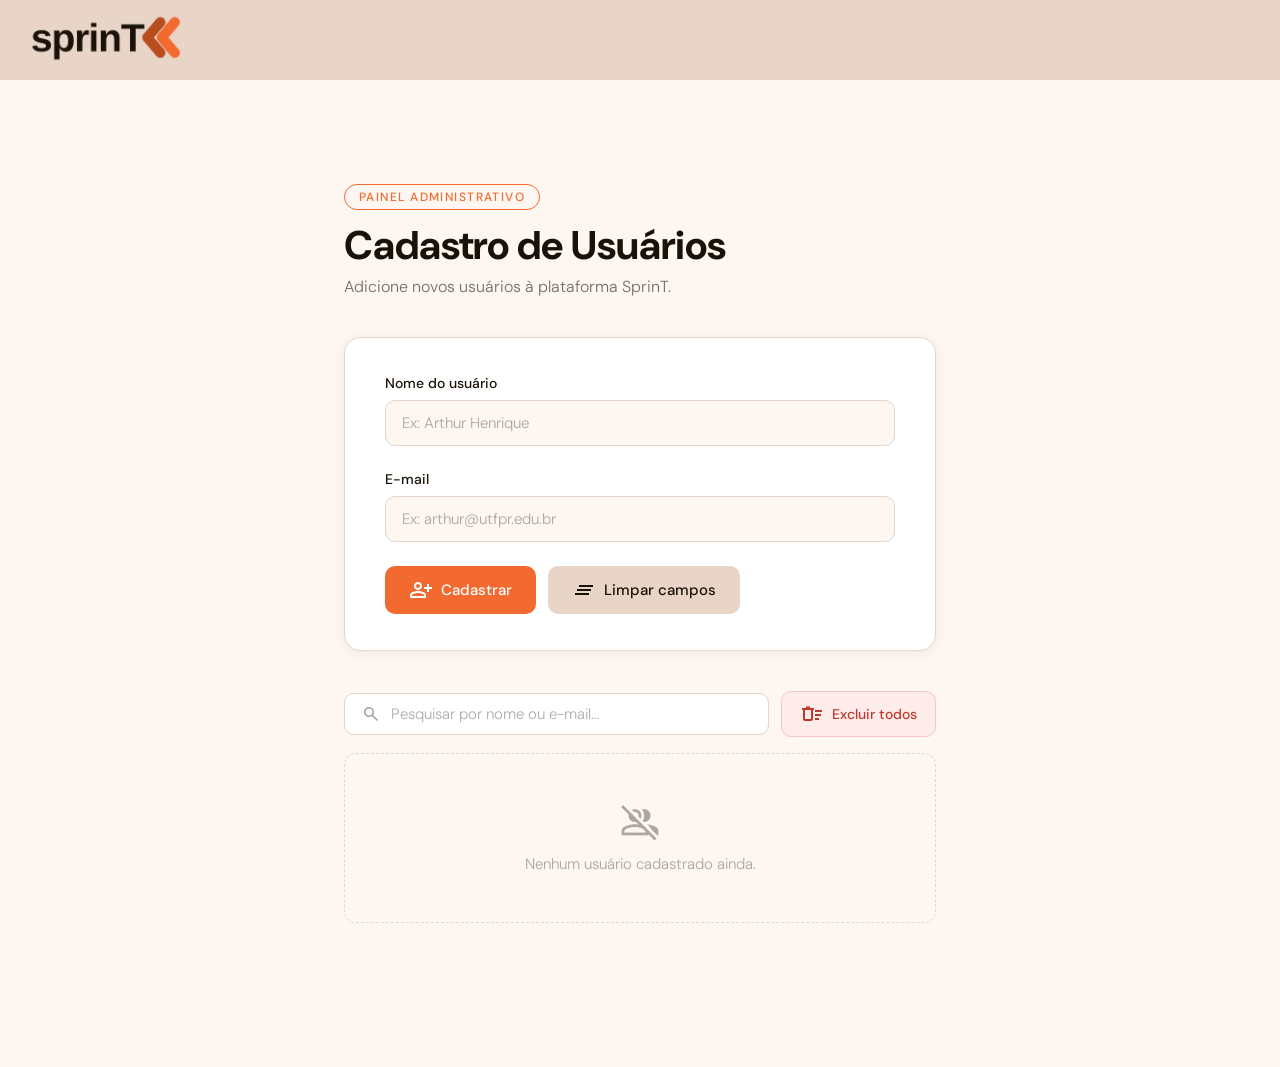
==== adm.html @ b6778328 "adm" ====
<!DOCTYPE html>
<html lang="pt-BR">
<head>
    <meta charset="UTF-8">
    <meta name="viewport" content="width=device-width, initial-scale=1.0">
    <title>Adm — SprinT</title>
 
    <!-- Mesma fonte e ícones do projeto principal -->
    <link rel="preconnect" href="https://fonts.googleapis.com">
    <link rel="preconnect" href="https://fonts.gstatic.com" crossorigin>
    <link href="https://fonts.googleapis.com/css2?family=DM+Sans:wght@200;300;400;500;700&display=swap" rel="stylesheet">
    <link href="https://fonts.googleapis.com/css2?family=Material+Symbols+Outlined" rel="stylesheet">
    <link rel="stylesheet" href="style.css">
    <link rel="stylesheet" href="adm.css">
</head>
<body>
    <header>
        <nav>
            <a href="index.html" class="logo">
                <img src="assets/sprint_logo_transparent-1.svg" alt="Logo SprinT">
            </a>
        </nav>
    </header>
 
    <main class="adm-main">
 
        <section class="adm-section">
 
            <div class="adm-header">
                <span class="tag-secao">Painel Administrativo</span>
                <h1 class="adm-titulo">Cadastro de Usuários</h1>
                <p class="adm-subtitulo">Adicione novos usuários à plataforma SprinT.</p>
            </div>
 
            <div class="adm-card">
                <form class="adm-form" id="formCadastro" novalidate>
 
                    <div class="campo-grupo">
                        <label for="inputNome">Nome do usuário</label>
                        <input
                            type="text"
                            id="inputNome"
                            placeholder="Ex: Arthur Henrique"
                            autocomplete="name"
                        >
                    </div>
 
                    <div class="campo-grupo">
                        <label for="inputEmail">E-mail</label>
                        <input
                            type="email"
                            id="inputEmail"
                            placeholder="Ex: arthur@utfpr.edu.br"
                            autocomplete="email"
                        >
                    </div>

                    <div class="form-acoes">
                        <button type="submit" class="btn-cadastrar" id="btnCadastrar">
                            <span class="material-symbols-outlined">person_add</span>
                            Cadastrar
                        </button>
                        <button type="button" class="btn-limpar" id="btnLimpar">
                            <span class="material-symbols-outlined">clear_all</span>
                            Limpar campos
                        </button>
                    </div>
 
                </form>
            </div>
 
            <!-- ── ÁREA DA LISTA ── -->
            <div class="lista-wrapper" id="listaWrapper">
 
                <!-- Barra de pesquisa + botão excluir todos -->
                <div class="lista-controles">
                    <div class="pesquisa-wrapper">
                        <span class="material-symbols-outlined">search</span>
                        <input
                            type="text"
                            id="inputPesquisa"
                            placeholder="Pesquisar por nome ou e-mail…"
                        >
                    </div>
                    <button class="btn-excluir-todos" id="btnExcluirTodos">
                        <span class="material-symbols-outlined">delete_sweep</span>
                        Excluir todos
                    </button>
                </div>
 
                <!-- Lista de usuários cadastrados -->
                <ul class="lista-usuarios" id="listaUsuarios">
                    <!-- itens inseridos via JS -->
                </ul>
 
                <!-- Estado vazio (exibido quando não há registros) -->
                <div class="lista-vazia" id="listaVazia">
                    <span class="material-symbols-outlined">group_off</span>
                    <p>Nenhum usuário cadastrado ainda.</p>
                </div>
 
            </div>
 
        </section>
    </main>
 
    <script src="adm.js"></script>
</body>
</html>
---- style.css ----
:root{
      --laranja-base:     #f26a2f;
      --base-laranja-dk:  #b84e20;
      --base-laranja-lt:  #fac9a8;
      --laranja-bege:  #fde8d8;
      --nearblack:  #1a1208;
      --warmwhite:  #fdf6f1;
      --warm-sand:       #e8d5c8;
      --muted-teal:       #4a7c6f;
      --teal-lt:    #d6ede8;
}

    *{
        box-sizing: border-box;
        margin: 0; 
        padding: 0;
    }

html{
    scroll-behavior: smooth;
}

body{
    font-family: 'DM Sans', sans-serif;
    background-color: var(--warmwhite);
    color: var(--nearblack);
    overflow-x: hidden;
}

nav{
    position: fixed; 
    top: 0; 
    left: 0; 
    right: 0; 
    z-index: 100;
    display: flex;
    align-items: center;
    justify-content: space-between;
    padding: 0 5vw 0 0;
    height: 80px;
    background: var(--warm-sand);
}

nav img{
    align-content: start;
    height: 65px;
    padding-left: 20px;
}

.links-nav{
    display: flex;
    gap: 50px;
    list-style: none;
}

.links-nav a{
    font-size: 16px;
    font-weight: 500;
    text-decoration: none;
    position: relative;
    padding-bottom: 2px;
    transition: color 0.3s;
}

.link{
    color: var(--nearblack);
}

.link:hover{
    color: var(--laranja-base);
}

.adm{
    color: var(--laranja-base);
}

.adm:hover{
    color: var(--muted-teal);
}

.cta{
    background-color: var(--laranja-base);
    font-family: 'Syne', sans-serif;
    font-weight: 700;
    font-size: 18px;
    text-decoration: none;
    padding: 10px 14px 10px 14px;
    border-radius: 150px;
    color: var(--warmwhite);
    transition: background 0.3s;
    transform: 0.2s;
}

.cta:hover {
    background-color: var(--base-laranja-dk);
    transform: translateY(-1px);
}

#hero{
    min-height: 100vh;
    background: var(--laranja-base);
    display: flex;
    flex-direction: column;
    justify-content: center;
    padding: 100px 60px 60px 75px;
    position: relative;
    overflow: hidden;
}

.circulo{
    position: absolute;
    border-radius: 50%;
    background: rgba(255,255,255,0.06);
    pointer-events: none;
}

.c1{
    width: 600px; 
    height: 600px; 
    top: -200px; 
    right: -100px;
}

.c2{
    width: 300px; 
    height: 300px; 
    bottom: 40px; 
    left: -80px;
}

.titulo-hero{
    font-family: 'Syne', sans-serif;
    font-size: 96px;
    font-weight: 800;
    line-height: 1.1;
    color: var(--warmwhite);
    max-width: 1000px;
    margin-bottom: 30px;
}

.titulo-hero em{
    font-style: normal;
    color: var(--nearblack);
}

.subtitulo-hero{
    font-size: 24px;
    color: var(--warmwhite);
    max-width: 650px;
    font-weight: 500;
    line-height: 1.2;
    margin-bottom: 2.5rem;
}

.botoes-hero{
    display: flex;
    gap: 14px;
    flex-wrap: wrap;
    align-items: center;
    z-index: 10;
}

.botao-participar{
    background-color: var(--nearblack);
    color: var(--warmwhite);
    font-family: 'Syne', sans-serif;
    font-weight: 700;
    font-size: 18px;
    text-align:center;
    text-decoration: none;
    padding: 15px 14px 15px 14px;
    border-radius: 150px;
    transition: transform 0.15s, background 0.2s;
}

.botao-participar:hover{
    transform: translateY(-2px);
    background: #2e1f10;
}

.botao-incubados{
    display: flex;
    align-items: center;
    gap: 8px;
    background-color: transparent;
    color: var(--warmwhite);
    font-family: 'DM Sans', sans-serif;
    font-weight: 600;
    font-size: 18px;
    text-decoration: none;
    padding: 10px 14px 10px 14px;
    border-radius: 150px;
    border: 3px solid var(--warmwhite);
    transition: transform 0.15s, background 0.2s;
}

.botao-incubados:hover{
    transform: translateY(-2px);
    background: rgba(255,255,255,0.06);
}

.estisticas-hero{
    display: flex;
    gap: 100px;
    margin-top: 30px;
    line-height: 1.2;
    justify-content: flex-end;
    
}

.numero{
    font-family: 'Syne', sans-serif;
    font-size: 48px;
    font-weight: 800;
    color: var(--warmwhite);
}

.legenda{
    font-family: 'DM Sans', sans-serif;
    font-size: 20px;
    font-weight: 400;
    color: rgba(253,232,216, 0.85) ;
}

section { padding: 64px 5vw; }

.tag-secao {
    display: inline-flex; 
    align-items: center; 
    gap: 4px;
    font-size: 14px; 
    font-weight: 600; 
    text-transform: uppercase; 
    color: var(--laranja-base);
    margin-bottom: 64px;
}

.titulo-secao {
    font-family: 'Syne', sans-serif;
    font-size: 64px;
    font-weight: 800;
    line-height: 1.1;
    color: var(--nearblack);
    margin-bottom: 1rem;
    max-width: 800px;
}

#Sobre{
    display: grid;
    padding-left: 75px;
    gap: 6vw;
    align-items: center;
    grid-template-columns: 1.2fr 0.8fr;
    background: var(--warmwhite);
}

.texto-sobre {
    font-family: 'DM Sans' sans-serif;
    font-size: 18px;
    color: var(--nearblack);
    line-height: 1.3;
    font-weight: 300;
    max-width: 650px;
    margin-bottom: 30px;
}

.ods9{
    font-family: 'DM Sans' sans-serif;
    font-size: 18px;
    color: var(--muted-teal);
    font-weight: 500;
    line-height: 1.2;
    padding: 5px 0 7px 5px;
    max-width: 700px;
    background-color: var(--teal-lt);
    border-left: 4px solid var(--muted-teal);
}

.card-missao{
    position: relative;
}

.missao{
    background-color: var(--laranja-base);
    color: var(--warmwhite);
    border-radius: 20px;
    max-width: 600px;
    padding: 40px 40px 60px 40px;
}

.missao h3{
    font-family: 'Syne', sans-serif;
    font-weight: 800; 
    font-size: 32px;
    margin-bottom: 1rem;
}

.missao p{
    font-size: 18px;
    line-height: 1.3;
    font-weight: 300;
}

.card-curiosidade{
    position: absolute;
    bottom: -60px;
    left: 40px;
    background: var(--nearblack);
    color: var(--warmwhite);
    border-radius: 16px;
    width: 500px;
    padding: 10px;
    padding-left: 50px;
    font-family: 'Syne', sans-serif;
    font-size: 36px;
    font-weight: 800;
}

.lgd{
    color: var(--laranja-base);
}

#Selecao{
    background: var(--nearblack);
    padding-left: 75px;
}

#Selecao .titulo-secao{
    color: var(--warmwhite);
}

.etapas{
    display: grid;
    grid-template-columns: 1fr 1fr 1fr 1fr 1fr;
    gap: 50px;
    margin-top: 4rem;
    position: relative;
}

.etapa{
    background-color: #231B12;
    border-radius: 20px;
    width: 300px;
    padding: 20px;
    position: relative;
    transform: 0.15s;
}

.etapa:hover{
    background-color: #341D0D;
    transform: translateY(-2px);
}

.num-etapa{
    font-family: 'Syne', sans-serif;
    font-size: 64px;
    font-weight: 800;
    color: rgba(242, 106, 47, 0.4);
    margin-bottom: 20px;
}

.icone-etapa{
    width: 60px;
    height: 60px;
    background-color: var(--laranja-base);
    border-radius: 10px;
    display: flex;
    align-items: center;
    justify-content: center;
    color: var(--warmwhite);
    margin-bottom: 15px;
}

.nome-etapa{
    font-family: 'DM Sans', sans-serif;
    font-size: 24px;
    font-weight: 500;
    color: var(--warmwhite);
    margin-bottom: 10px;
}

.desc-etapa{
    font-family: 'DM Sans', sans-serif;
    font-size: 20px;
    width: 270px;
    font-weight: 400;
    color: rgba(253, 246, 241, 0.8);
}

#Parceiros{
    display: grid;
    align-items: center;
    grid-template-columns: 1.1fr 0.9fr;
    padding-left: 75px;
    background: var(--laranja-base);
}

#Parceiros .tag-secao {
    color: var(--warmwhite);
}

#Parceiros .titulo-secao{
    font-size: 64px;
}

#Parceiros .titulo-secao span{
    color: var(--warmwhite);
}

.texto-parceiros{
    font-family: 'DM Sans' sans-serif;
    font-size: 18px;
    color: var(--warmwhite);
    line-height: 1.3;
    font-weight: 300;
    max-width: 650px;
    margin-bottom: 30px;
}

.parceiros{
    display: grid;
    grid-template-columns: 1fr 1fr 1fr;
    gap: 30px;
    padding: 40px;
}

.parceiro{
    display: flex;
    align-items: center;
    justify-content: center;
    background-color: var(--warmwhite);
    width: 150px;
    height: 150px;
    padding: 20px;
    border-radius: 10px;
}

#Incubados{
    color: var(--warmwhite);
    padding: 64px 75px;
    overflow: hidden;
}

#Incubados .titulo-secao{
    max-width: 1200px;
    margin-bottom: 100px;
}

#Incubados .titulo-secao span{
    color: var(--laranja-base);
}

.carousel{
    display: flex;
    align-items: center;
    justify-content: center;
    width: 100%;
    gap: 8px;
}

.carousel-wraper{
    position: relative;
    overflow: hidden;
    width: 100%;
    flex: 1;
    min-width: 0;
    max-width: 100%;
}

.carousel-track{
    display: flex;
    gap: 24px;
    transition: transform 0.45s ease;
}

.card-empresa{
    border: 2px solid rgba(26, 18, 8, 0.75);
    border-radius: 20px;
    overflow: hidden;
    width: 350px;
    flex-shrink: 0;
    transition: box-shadow 0.25s, transform 0.25s;
}

.card-empresa:hover {
    box-shadow: 0px 16px 20px 4px var(--warm-sand);
    transform: translateY(-4px);
}

.body-card{
    padding: 24px;
    padding-left: 15px;
    height: 230px;
}

.nome-card{
    font-family: 'Syne', sans-serif;
    font-size: 20px; 
    font-weight: 800;
    color: var(--nearblack); 
    margin-bottom: 8px;
}

.desc-card{
    font-family: 'DM Sans' sans-serif;
    font-size: 16px;
    font-weight: 300;
    color: var(--nearblack);

}

.footer-card{
    padding: 16px 24px;
    border-top: 1px solid rgba(26, 18, 8, 0.75);
    display: flex;
    align-items: center;
    justify-content: space-between;
    height: 50px;
}

.nivel-card{
    font-family: 'DM Sans' sans-serif;
    font-size: 16px;
    font-weight: 300;
    color: var(--nearblack);
}

.link-card{
    font-family: 'DM Sans' sans-serif;
    font-size: 16px;
    font-weight: 500;
    color: var(--laranja-base);
}

.header-card{
    display: flex;
    align-items: center;
    justify-content: center;
    padding: 10px;
    height: 150px;
}

#gartni .header-card{
    background-color: var(--muted-teal);
}

#edbv .header-card{
    background-color: #181647; 
}

#ia2groms .header-card{
    background-color: #FFEFAF;
}

#iotvision .header-card{
    background-color: #5CE1E6;
}

#hefenas .header-card{
    background-color: #5878E2;
}

#vdchat .header-card{
    background-color: var(--nearblack);
}

#vdchat .desc-card{
    width: 328px;
}

#ajeitai .header-card{
    background-color: #A1DE72;
}

#enxame .header-card{
    background-color: #ACFCFF;
}

#gabaritaia .header-card{
    background-color: #680CE9;
}

#sypos .header-card{
    background-color: #569D41;
}

#markant .header-card{
    background-color: #FFE552;
}

.botao-carousel{
    background: none;
    border: none;
    padding: 0;
    cursor: pointer;
    outline: inherit;
    display: flex;
    align-items: center;
    justify-content: center;
    transition: opacity 0.3s ease;
}

#antBt{
    padding-right: 10px;
}

#proxBt{
    padding-left: 10px;
}

.botao-carousel:hover{
    opacity: 0.7;
}

.botao-carousel:active{
    transform: scale(0.95)
}

#Participar{
    background-color: var(--nearblack);
    display: flex;
    flex-direction: column;
    align-items: center;
    justify-content: center;
    text-align: center;
    padding: 120px 96px;
}

#Participar .titulo-secao{
    justify-content: center;
    color: var(--warmwhite);
    width: 570px;
    line-height: 1.2;
}

#Participar .titulo-secao span{
    color: var(--laranja-base);
}

.texto-participar{
    color: rgba(253, 246, 241, 0.75);
    width: 400px;
    margin-bottom: 40px;
    font-family: 'DM Sans', sans-serif;
    font-size: 20px;
    font-weight: 200;
}

.cta-participar{
    background-color: var(--laranja-base);
    font-family: 'Syne', sans-serif;
    font-weight: 700;
    font-size: 18px;
    text-decoration: none;
    padding: 10px 14px 10px 14px;
    border-radius: 150px;
    color: var(--warmwhite);
    transition: background 0.3s;
    transform: 0.2s;
}

.cta-participar:hover{
    background-color: var(--base-laranja-dk);
    transform: translateY(-1px);
}

footer{
    background-color: var(--nearblack);
    border-top: 3px solid var(--laranja-base);
}

.footer-principal{
    display: grid;
    grid-template-columns: 1fr 1fr 1fr;
    align-items: center;
    margin-top: 20px;
}

.info{
    padding-left: 75px;
}

.info img{
    height: 100px;
}

.info-texto{
    font-family: "DM Sans", sans-serif;
    font-size: 20px;
    font-weight: 200;
    color: rgba(253, 246, 241, 0.75);
    margin-bottom: 20px;
}

.tag-ods9{
    display: flex;
    align-items: center;
    justify-content: center;
    color: var(--laranja-base);
    background-color: #6B2C0E;
    border-radius: 20px;
    border: 2px solid var(--laranja-base);
    width: 280px;
    text-decoration: none;
}

.contatos{
    display: flex;
    align-items: center;
    justify-content: flex-end;
    padding: 10px;
}

.contatos-wrapper{
    display: flex;
    flex-direction: column;
    align-items: flex-start;
    text-align: left;
    gap: 10px;
}

#Contato .tag-secao{
    margin-bottom: 10px;
}

.contato{
    color: var(--warmwhite);
    text-decoration: none;
    display: flex;
    align-items: center;
    justify-content: center;
    gap: 10px;
    font-family: 'DM Sans', sans-serif;
    font-size: 16px;
    font-weight: 200;
}

.contato span{
    display: flex;
    align-items: center;
    justify-content: center;
    background-color: #231B12;
    width: 24px;
    height: 24px;
    border-radius: 5px;
    padding: 5px;
}

.social{
    display: flex;
    flex-direction: column;
    align-items: flex-end;
    gap: 16px;
    padding-right: 60px;
}

.titulo-social{
    color: var(--laranja-base);
    text-decoration: none;
    display: flex;
    align-items: center;
    justify-content: flex-end;
    gap: 5px;
    font-family: 'DM Sans', sans-serif;
    font-size: 14px;
    font-weight: 300;
    text-transform: uppercase; 
}

.redes-sociais{
    display: flex;
    align-items: center;
    justify-content: space-between;
    gap: 20px;
}

.logo-social{
    display: flex;
    align-items: center;
    justify-content: center;
    background-color: #231B12;
    border: 1px solid var(--warmwhite);
    border-radius: 10px;
    padding: 7px;
    transition: background 0.3s;
    transform: 0.2s;
}

.logo-social:hover{
    background-color: rgba(242, 106, 47, 0.4);
    transform: translateY(-1px);
}

.copyright{
    margin-top: 30px;
    padding-left: 75px;
    padding-bottom: 20px;
}

.linkcv{
    text-decoration: none;
    color: var(--warmwhite);
    font-family: 'DM Sans', sans-serif;
    font-size: 12px;
    font-weight: 200;
}
---- adm.css ----
.tag-secao {
    display: inline-block;
    font-family: 'DM Sans', sans-serif;
    font-size: 12px;
    font-weight: 500;
    text-transform: uppercase;
    letter-spacing: 0.12em;
    color: var(--laranja-base);
    border: 1px solid var(--laranja-base);
    border-radius: 20px;
    padding: 4px 14px;
    margin-bottom: 12px;
}

/* ── Link Adm ativo no menu ── */
.nav-adm-ativo {
    color: var(--laranja-base) !important;
    font-weight: 700 !important;
}

/* ── Layout principal ── */
.adm-main {
    background-color: var(--warmwhite);
    min-height: 100vh;
    padding: 120px 5vw 80px; /* 120px para compensar o nav fixo */
}

.adm-section {
    max-width: 720px;
    margin: 0 auto;
    display: flex;
    flex-direction: column;
    gap: 40px;
}

/* ── Cabeçalho da seção ── */
.adm-header {
    display: flex;
    flex-direction: column;
    align-items: flex-start;
}

.adm-titulo {
    font-family: 'DM Sans', sans-serif;
    font-size: clamp(28px, 4vw, 40px);
    font-weight: 700;
    color: var(--nearblack);
    margin: 0 0 8px;
    line-height: 1.15;
}

.adm-subtitulo {
    font-family: 'DM Sans', sans-serif;
    font-size: 16px;
    font-weight: 300;
    color: rgba(26, 18, 8, 0.6);
    margin: 0;
}

/* ── Card do formulário ── */
.adm-card {
    background-color: #fff;
    border: 1px solid var(--warm-sand);
    border-radius: 16px;
    padding: 36px 40px;
    box-shadow: 0 2px 16px rgba(26, 18, 8, 0.06);
}

/* ── Formulário ── */
.adm-form {
    display: flex;
    flex-direction: column;
    gap: 24px;
}

.campo-grupo {
    display: flex;
    flex-direction: column;
    gap: 8px;
}

.campo-grupo label {
    font-family: 'DM Sans', sans-serif;
    font-size: 14px;
    font-weight: 500;
    color: var(--nearblack);
}

.campo-grupo input {
    font-family: 'DM Sans', sans-serif;
    font-size: 15px;
    font-weight: 300;
    color: var(--nearblack);
    background-color: var(--warmwhite);
    border: 1.5px solid var(--warm-sand);
    border-radius: 10px;
    padding: 12px 16px;
    outline: none;
    transition: border-color 0.25s, box-shadow 0.25s;
}

.campo-grupo input:focus {
    border-color: var(--laranja-base);
    box-shadow: 0 0 0 3px rgba(242, 106, 47, 0.15);
}

.campo-grupo input::placeholder {
    color: rgba(26, 18, 8, 0.35);
}

/* ── Botões do formulário ── */
.form-acoes {
    display: flex;
    gap: 12px;
    flex-wrap: wrap;
}

.btn-cadastrar,
.btn-limpar {
    display: flex;
    align-items: center;
    gap: 8px;
    font-family: 'DM Sans', sans-serif;
    font-size: 15px;
    font-weight: 500;
    border: none;
    border-radius: 10px;
    padding: 12px 24px;
    cursor: pointer;
    transition: background 0.25s, transform 0.15s, box-shadow 0.25s;
}

.btn-cadastrar {
    background-color: var(--laranja-base);
    color: #fff;
}

.btn-cadastrar:hover {
    background-color: var(--base-laranja-dk);
    transform: translateY(-1px);
    box-shadow: 0 4px 14px rgba(242, 106, 47, 0.35);
}

.btn-limpar {
    background-color: var(--warm-sand);
    color: var(--nearblack);
}

.btn-limpar:hover {
    background-color: #d4c0b2;
    transform: translateY(-1px);
}

/* ── Área da lista ── */
.lista-wrapper {
    display: flex;
    flex-direction: column;
    gap: 16px;
}

/* ── Controles: pesquisa + excluir todos ── */
.lista-controles {
    display: flex;
    align-items: center;
    gap: 12px;
    flex-wrap: wrap;
}

.pesquisa-wrapper {
    flex: 1;
    display: flex;
    align-items: center;
    gap: 10px;
    background-color: #fff;
    border: 1.5px solid var(--warm-sand);
    border-radius: 10px;
    padding: 10px 16px;
    transition: border-color 0.25s;
}

.pesquisa-wrapper:focus-within {
    border-color: var(--laranja-base);
    box-shadow: 0 0 0 3px rgba(242, 106, 47, 0.15);
}

.pesquisa-wrapper span {
    color: rgba(26, 18, 8, 0.4);
    font-size: 20px;
}

.pesquisa-wrapper input {
    flex: 1;
    border: none;
    outline: none;
    background: transparent;
    font-family: 'DM Sans', sans-serif;
    font-size: 15px;
    font-weight: 300;
    color: var(--nearblack);
}

.pesquisa-wrapper input::placeholder {
    color: rgba(26, 18, 8, 0.35);
}

.btn-excluir-todos {
    display: flex;
    align-items: center;
    gap: 8px;
    font-family: 'DM Sans', sans-serif;
    font-size: 14px;
    font-weight: 500;
    color: #c0392b;
    background-color: #fdecea;
    border: 1.5px solid #f5c6c2;
    border-radius: 10px;
    padding: 10px 18px;
    cursor: pointer;
    transition: background 0.25s, transform 0.15s;
    white-space: nowrap;
}

.btn-excluir-todos:hover {
    background-color: #f5c6c2;
    transform: translateY(-1px);
}

/* ── Lista de usuários ── */
.lista-usuarios {
    list-style: none;
    padding: 0;
    margin: 0;
    display: flex;
    flex-direction: column;
    gap: 10px;
}

.item-usuario {
    display: flex;
    align-items: center;
    justify-content: space-between;
    background-color: #fff;
    border: 1px solid var(--warm-sand);
    border-radius: 12px;
    padding: 16px 20px;
    gap: 16px;
    transition: box-shadow 0.2s;
}

.item-usuario:hover {
    box-shadow: 0 2px 12px rgba(26, 18, 8, 0.08);
}

.item-info {
    display: flex;
    flex-direction: column;
    gap: 4px;
    flex: 1;
}

.item-nome {
    font-family: 'DM Sans', sans-serif;
    font-size: 15px;
    font-weight: 500;
    color: var(--nearblack);
}

.item-email {
    font-family: 'DM Sans', sans-serif;
    font-size: 13px;
    font-weight: 300;
    color: rgba(26, 18, 8, 0.6);
}

.item-data {
    font-family: 'DM Sans', sans-serif;
    font-size: 11px;
    font-weight: 300;
    color: rgba(26, 18, 8, 0.4);
    white-space: nowrap;
}

.btn-excluir-item {
    display: flex;
    align-items: center;
    justify-content: center;
    background: none;
    border: 1.5px solid #f5c6c2;
    border-radius: 8px;
    padding: 6px;
    color: #c0392b;
    cursor: pointer;
    transition: background 0.2s, transform 0.15s;
    flex-shrink: 0;
}

.btn-excluir-item:hover {
    background-color: #fdecea;
    transform: scale(1.1);
}

/* ── Estado vazio ── */
.lista-vazia {
    display: none; /* controlado pelo JS */
    flex-direction: column;
    align-items: center;
    justify-content: center;
    gap: 12px;
    padding: 48px 20px;
    border: 1.5px dashed var(--warm-sand);
    border-radius: 12px;
    color: rgba(26, 18, 8, 0.35);
    font-family: 'DM Sans', sans-serif;
    font-size: 15px;
    font-weight: 300;
}

.lista-vazia span {
    font-size: 40px;
}

/* ── Responsividade ── */
@media (max-width: 600px) {
    .adm-card {
        padding: 24px 20px;
    }

    .form-acoes {
        flex-direction: column;
    }

    .btn-cadastrar,
    .btn-limpar {
        width: 100%;
        justify-content: center;
    }

    .lista-controles {
        flex-direction: column;
        align-items: stretch;
    }

    .btn-excluir-todos {
        justify-content: center;
    }
}
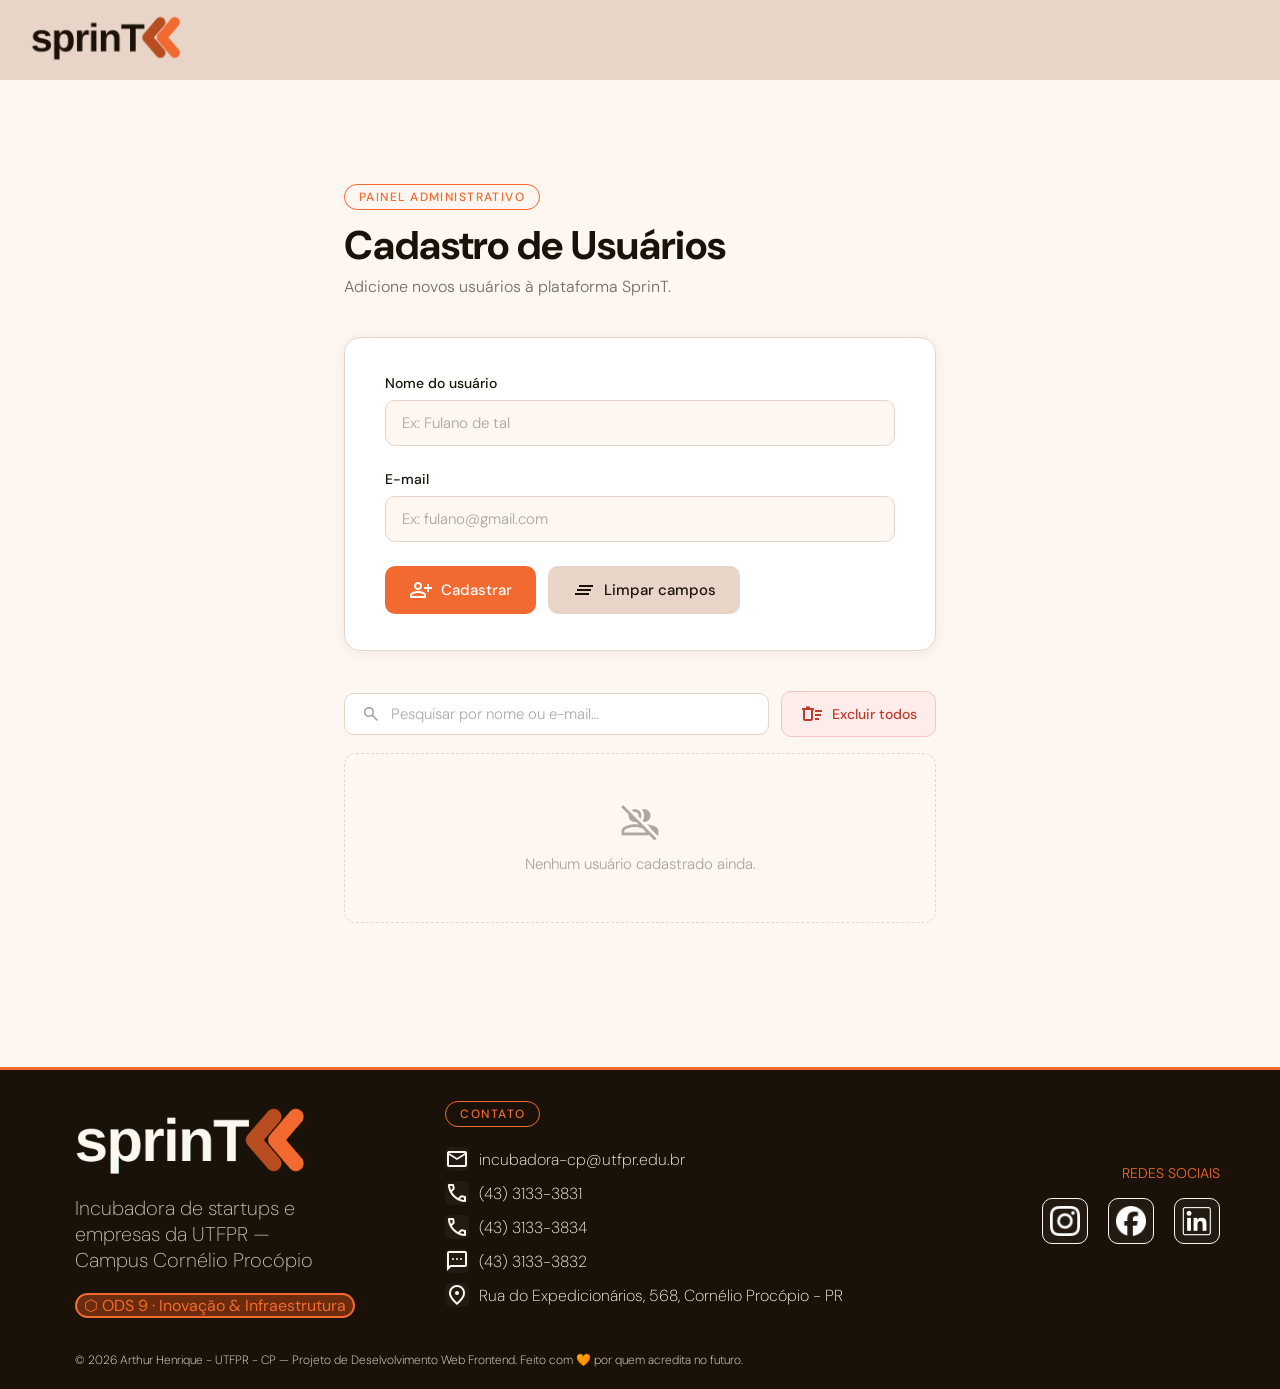
==== commit 4fa9eebe: "atualizaçao adm" ====
--- a/adm.html
+++ b/adm.html
@@ -16,45 +16,29 @@
 <body>
     <header>
         <nav>
-            <a href="index.html" class="logo">
+            <a href="principal.html" class="logo">
                 <img src="assets/sprint_logo_transparent-1.svg" alt="Logo SprinT">
             </a>
         </nav>
     </header>
- 
     <main class="adm-main">
- 
         <section class="adm-section">
- 
             <div class="adm-header">
                 <span class="tag-secao">Painel Administrativo</span>
                 <h1 class="adm-titulo">Cadastro de Usuários</h1>
                 <p class="adm-subtitulo">Adicione novos usuários à plataforma SprinT.</p>
             </div>
- 
             <div class="adm-card">
                 <form class="adm-form" id="formCadastro" novalidate>
  
                     <div class="campo-grupo">
                         <label for="inputNome">Nome do usuário</label>
-                        <input
-                            type="text"
-                            id="inputNome"
-                            placeholder="Ex: Arthur Henrique"
-                            autocomplete="name"
-                        >
+                        <input type="text" id="inputNome" placeholder="Ex: Fulano de tal" autocomplete="name">
                     </div>
- 
                     <div class="campo-grupo">
                         <label for="inputEmail">E-mail</label>
-                        <input
-                            type="email"
-                            id="inputEmail"
-                            placeholder="Ex: arthur@utfpr.edu.br"
-                            autocomplete="email"
-                        >
+                        <input type="email" id="inputEmail" placeholder="Ex: fulano@gmail.com" autocomplete="email">
                     </div>
-
                     <div class="form-acoes">
                         <button type="submit" class="btn-cadastrar" id="btnCadastrar">
                             <span class="material-symbols-outlined">person_add</span>
@@ -65,45 +49,59 @@
                             Limpar campos
                         </button>
                     </div>
- 
                 </form>
             </div>
- 
-            <!-- ── ÁREA DA LISTA ── -->
             <div class="lista-wrapper" id="listaWrapper">
- 
-                <!-- Barra de pesquisa + botão excluir todos -->
                 <div class="lista-controles">
                     <div class="pesquisa-wrapper">
                         <span class="material-symbols-outlined">search</span>
-                        <input
-                            type="text"
-                            id="inputPesquisa"
-                            placeholder="Pesquisar por nome ou e-mail…"
-                        >
+                        <input type="text" id="inputPesquisa" placeholder="Pesquisar por nome ou e-mail…">
                     </div>
                     <button class="btn-excluir-todos" id="btnExcluirTodos">
                         <span class="material-symbols-outlined">delete_sweep</span>
                         Excluir todos
                     </button>
                 </div>
- 
-                <!-- Lista de usuários cadastrados -->
                 <ul class="lista-usuarios" id="listaUsuarios">
-                    <!-- itens inseridos via JS -->
                 </ul>
- 
-                <!-- Estado vazio (exibido quando não há registros) -->
                 <div class="lista-vazia" id="listaVazia">
                     <span class="material-symbols-outlined">group_off</span>
                     <p>Nenhum usuário cadastrado ainda.</p>
                 </div>
- 
             </div>
- 
         </section>
+        
     </main>
- 
+    <footer>
+            <div class="footer-principal">
+                <div class="info">
+                    <img src="assets/logo-sprint-branca.svg" alt="SprinT">
+                    <p class="info-texto">Incubadora de startups e <br>empresas da UTFPR — <br>Campus Cornélio Procópio</p>
+                    <a href="https://brasil.un.org/pt-br/sdgs/9/key-activities" class="tag-ods9" target="_blank"><div>⬡ ODS 9 · Inovação & Infraestrutura</div></a>
+                </div>
+                <div class="contatos" id="Contato">
+                    <div class="contatos-wrapper">
+                        <div class="tag-secao">Contato</div>
+                        <a href="mailto:incubadora-cp@utfpr.edu.br" class="contato"><span class="material-symbols-outlined">mail</span>incubadora-cp@utfpr.edu.br</a>
+                        <div class="contato"><span class="material-symbols-outlined">call</span>(43) 3133-3831</div>
+                        <div class="contato"><span class="material-symbols-outlined">call</span>(43) 3133-3834</div>
+                        <div class="contato"><span class="material-symbols-outlined">sms</span>(43) 3133-3832</div>
+                        <a href="https://maps.app.goo.gl/jYpZGhdcuBi9YJhM7" class="contato" target="_blank"><div class="contato"><span class="material-symbols-outlined">location_on</span>Rua do Expedicionários, 568, Cornélio Procópio - PR</div></a>
+                    </div>
+                </div>
+                <div class="social">
+                    <p class="titulo-social">Redes Sociais</p>
+                    <div class="redes-sociais">
+                        <a href="https://www.instagram.com/sprint.cp/" target="_blank" class="logo-social"><img src="assets/logo-instagram.svg" alt="Instagram"></a>
+                        <a href="https://www.facebook.com/utfprcpincubadora" target="_blank" class="logo-social"><img src="assets/logo-facebook.svg" alt="Facebook"></a>
+                        <a href="https://www.linkedin.com/in/incubadora-de-inova%C3%A7%C3%B5es-tecnol%C3%B3gica-utfpr/" target="_blank" class="logo-social"><img src="assets/logo-linkedl.svg" alt="Linkedln"></a>
+                    </div>
+                </div>
+            </div>
+            <div class="copyright">
+                <a href="https://arthur-hj.github.io/EC47C---Web-Front-End/" class="linkcv" target="_blank">© 2026 Arthur Henrique - UTFPR - CP — Projeto de Deselvolvimento Web Frontend. Feito com 🧡 por quem acredita no futuro.</a>
+            </div>
+        </footer>
     <script src="adm.js"></script>
 </body>
 </html>
--- a/adm.css
+++ b/adm.css
@@ -13,17 +13,15 @@
     margin-bottom: 12px;
 }
 
-/* ── Link Adm ativo no menu ── */
 .nav-adm-ativo {
     color: var(--laranja-base) !important;
     font-weight: 700 !important;
 }
 
-/* ── Layout principal ── */
 .adm-main {
     background-color: var(--warmwhite);
     min-height: 100vh;
-    padding: 120px 5vw 80px; /* 120px para compensar o nav fixo */
+    padding: 120px 5vw 80px; 
 }
 
 .adm-section {
@@ -34,7 +32,6 @@
     gap: 40px;
 }
 
-/* ── Cabeçalho da seção ── */
 .adm-header {
     display: flex;
     flex-direction: column;
@@ -58,7 +55,6 @@
     margin: 0;
 }
 
-/* ── Card do formulário ── */
 .adm-card {
     background-color: #fff;
     border: 1px solid var(--warm-sand);
@@ -67,7 +63,6 @@
     box-shadow: 0 2px 16px rgba(26, 18, 8, 0.06);
 }
 
-/* ── Formulário ── */
 .adm-form {
     display: flex;
     flex-direction: column;
@@ -109,7 +104,6 @@
     color: rgba(26, 18, 8, 0.35);
 }
 
-/* ── Botões do formulário ── */
 .form-acoes {
     display: flex;
     gap: 12px;
@@ -152,14 +146,12 @@
     transform: translateY(-1px);
 }
 
-/* ── Área da lista ── */
 .lista-wrapper {
     display: flex;
     flex-direction: column;
     gap: 16px;
 }
 
-/* ── Controles: pesquisa + excluir todos ── */
 .lista-controles {
     display: flex;
     align-items: center;
@@ -226,7 +218,6 @@
     transform: translateY(-1px);
 }
 
-/* ── Lista de usuários ── */
 .lista-usuarios {
     list-style: none;
     padding: 0;
@@ -300,9 +291,8 @@
     transform: scale(1.1);
 }
 
-/* ── Estado vazio ── */
 .lista-vazia {
-    display: none; /* controlado pelo JS */
+    display: none;
     flex-direction: column;
     align-items: center;
     justify-content: center;
@@ -318,30 +308,4 @@
 
 .lista-vazia span {
     font-size: 40px;
-}
-
-/* ── Responsividade ── */
-@media (max-width: 600px) {
-    .adm-card {
-        padding: 24px 20px;
-    }
-
-    .form-acoes {
-        flex-direction: column;
-    }
-
-    .btn-cadastrar,
-    .btn-limpar {
-        width: 100%;
-        justify-content: center;
-    }
-
-    .lista-controles {
-        flex-direction: column;
-        align-items: stretch;
-    }
-
-    .btn-excluir-todos {
-        justify-content: center;
-    }
 }
